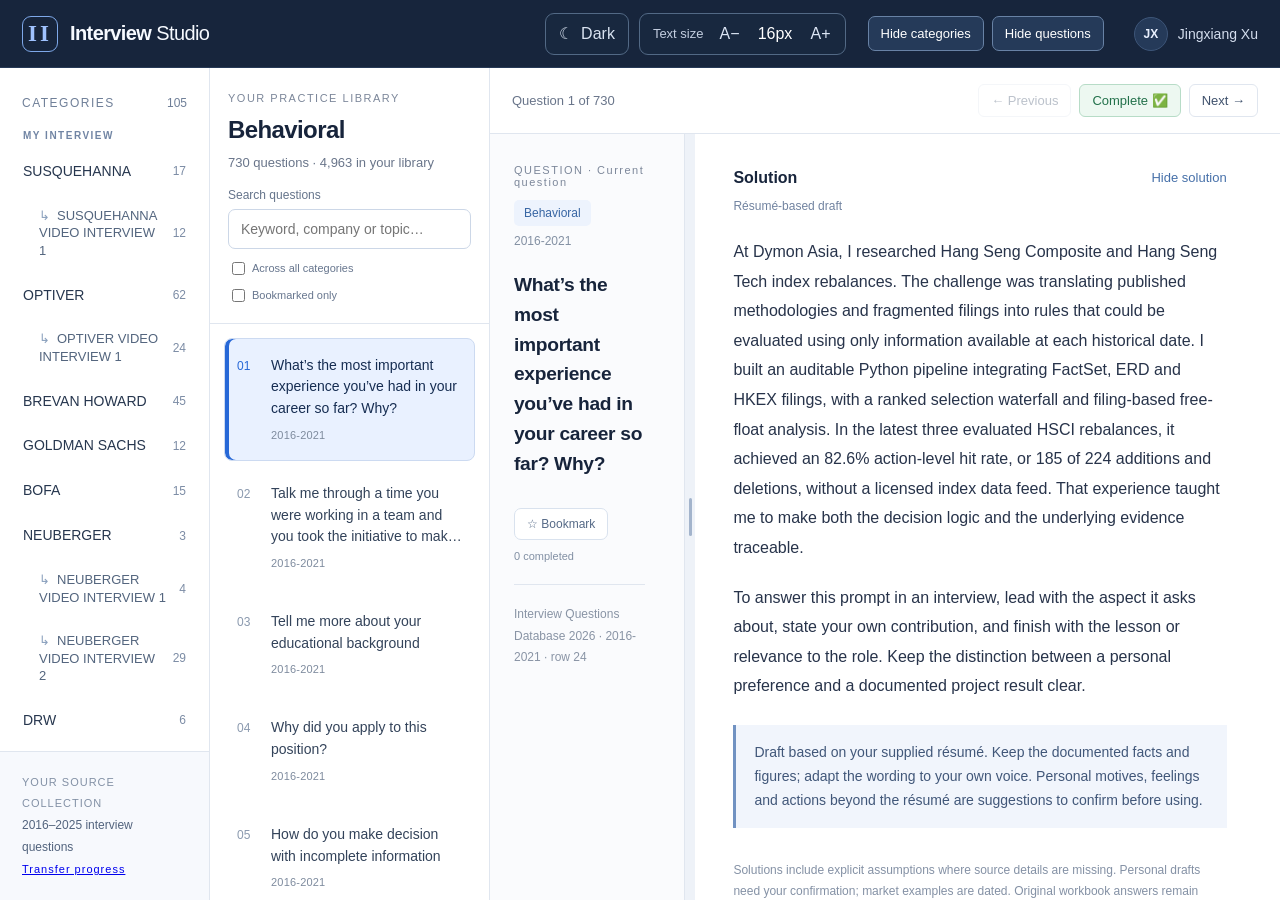
==== index.html @ ea1fe1ec "Publish Interview Studio" ====
<!doctype html>
<html lang="en"><head><meta charset="utf-8"><meta name="viewport" content="width=device-width,initial-scale=1"><meta name="description" content="Jingxiang’s interview question library, with categorized questions and worked solutions."><title>Interview Studio · Jingxiang Xu</title><link rel="icon" type="image/svg+xml" href="data:image/svg+xml,%3Csvg xmlns='http://www.w3.org/2000/svg' viewBox='0 0 32 32'%3E%3Crect width='32' height='32' rx='8' fill='%23182337'/%3E%3Cpath d='M8 8h7v16H8m10-16h6v16h-6' stroke='%23a8c6ff' stroke-width='2' fill='none'/%3E%3C/svg%3E"><script>(()=>{try{const theme=localStorage.getItem('interview-theme-v1')||'light',size=Math.min(24,Math.max(13,Number(localStorage.getItem('interview-font-size-v1'))||16));document.documentElement.dataset.theme=theme;document.documentElement.style.setProperty('--reader-font-size',size+'px')}catch{document.documentElement.dataset.theme='light'}})();</script><link rel="stylesheet" href="style.css?v=20261113b"><script>window.MathJax={tex:{inlineMath:[["\\(","\\)"]],displayMath:[["\\[","\\]"]],packages:["base","ams","newcommand","noundefined","configmacros"]},svg:{fontCache:"local"},startup:{typeset:false},options:{enableMenu:false}};</script><script src="mathjax.js" defer></script><script src="questions.js" defer></script><script src="my-interview.js" defer></script><script src="optiver.js?v=20261113a" defer></script><script src="optiver-vi-1.js?v=20261113a" defer></script><script src="brevan-howard.js?v=20261113a" defer></script><script src="goldman-sachs.js?v=20261113a" defer></script><script src="bofa.js?v=20261113a" defer></script><script src="susquehanna-vi-1.js?v=20261113a" defer></script><script src="neuberger.js?v=20261113a" defer></script><script src="neuberger-vi-1.js?v=20261113a" defer></script><script src="neuberger-vi-2.js?v=20261113a" defer></script><script src="drw.js?v=20261113a" defer></script><script src="squarepoint.js?v=20261113a" defer></script><script src="point72.js?v=20261113a" defer></script><script src="point72-interview-1.js?v=20261113b" defer></script><script src="point72-interview-2.js?v=20261124a" defer></script><script src="jefferies.js?v=20261113a" defer></script><script src="flow-traders.js?v=20261113a" defer></script><script src="invesco.js?v=20261113a" defer></script><script src="invesco-interview-2.js?v=20261113a" defer></script><script src="verition.js?v=20261113a" defer></script><script src="orie5600.js" defer></script><script src="app.js?v=20261124a" defer></script></head>
<body><a class="skip" href="#reader">Skip to question</a><header><div class="brand"><span class="brandmark">II</span><span>Interview<span class="brandlight"> Studio</span></span></div><div class="display-controls" aria-label="Display settings"><button id="themeToggle" class="theme-toggle" aria-pressed="false"><span id="themeIcon" aria-hidden="true">☾</span><span id="themeLabel">Dark</span></button><div class="text-size-control" aria-label="Reader text size"><span class="control-label">Text size</span><button id="fontDecrease" aria-label="Decrease text size">A−</button><output id="fontSize" aria-live="polite">16px</output><button id="fontIncrease" aria-label="Increase text size">A+</button></div></div><div class="panel-controls" aria-label="Navigation panels"><button id="toggleCategories" aria-controls="categoryPanel" aria-expanded="true">Hide categories</button><button id="toggleQuestions" aria-controls="questionPanel" aria-expanded="true">Hide questions</button></div><div class="profile"><span class="avatar">JX</span><span>Jingxiang Xu</span></div></header>
<div class="workspace"><aside id="categoryPanel" class="sidebar" aria-label="Question categories"><div class="sidebar-heading"><span>CATEGORIES</span><span id="categoryCount"></span></div><nav id="categories"></nav><div class="sidebar-foot">YOUR SOURCE COLLECTION<br><strong>2016–2025 interview questions</strong><br><a href="progress.html">Transfer progress</a></div></aside>
<section id="questionPanel" class="question-column" aria-label="Questions in selected category"><div class="list-heading"><p class="eyebrow">YOUR PRACTICE LIBRARY</p><h1 id="categoryTitle"></h1><p id="categorySummary"></p><label class="search-label" for="search">Search questions</label><input id="search" type="search" placeholder="Keyword, company or topic…" autocomplete="off"><div class="search-options"><label><input id="allSearch" type="checkbox"> Across all categories</label><label><input id="savedOnly" type="checkbox"> Bookmarked only</label></div></div><div class="question-list" id="questions"></div></section>
<main id="reader" tabindex="-1"><div class="reader-top"><span id="position"></span><div class="pager"><button id="previous" aria-label="Previous">← Previous</button><button id="reviewed" aria-pressed="false">Complete ✅</button><button id="next" aria-label="Next">Next →</button></div></div><article class="study-layout"><section class="prompt-pane" id="promptPane" aria-label="Current question" tabindex="0"><p class="eyebrow">QUESTION · Current question</p><div class="question-meta"><span id="questionCategory" class="pill"></span><span id="sourceYear"></span></div><h2 id="questionTitle"></h2><div id="questionBody" class="question-body" hidden></div><div id="company"></div><div class="study-actions"><button id="bookmark" aria-pressed="false">☆ Bookmark</button><span id="reviewCount"></span></div><footer class="provenance" id="provenance"></footer></section><div id="studyDivider" role="separator" tabindex="0" aria-label="Resize question and solution panes" aria-controls="promptPane solutionPane" aria-orientation="vertical" aria-valuemin="15" aria-valuemax="75" aria-valuenow="25" title="Drag to resize · Arrow keys to adjust · Double-click to reset"><span></span></div><section class="solution-pane" id="solutionPane" aria-label="Solution" tabindex="0"><div class="answer-heading"><h3 id="solutionHeading">Solution</h3><button id="toggleAnswer" aria-expanded="true" aria-controls="solutionContent">Hide solution</button></div><div id="solutionContent"><p id="answerKind"></p><div id="answer"></div><div id="personalNote" class="note" hidden></div><div id="references"></div></div><details id="original"><summary>Original workbook answer</summary><div id="originalContent"></div></details><p class="study-footnote">Solutions include explicit assumptions where source details are missing. Personal drafts need your confirmation; market examples are dated. Original workbook answers remain available for comparison.</p></section></article></main></div></body></html>
---- style.css ----
:root{font-family:Inter,-apple-system,BlinkMacSystemFont,"Segoe UI",sans-serif;color:#17243b;background:#f6f8fc;font-synthesis:none;--nav:#17253c;--blue:#245dc9;--muted:#69758a;--line:#e0e6ef}*{box-sizing:border-box}body{margin:0}button,a{-webkit-tap-highlight-color:transparent}button{font:inherit;cursor:pointer}button:focus-visible,a:focus-visible,summary:focus-visible{outline:3px solid #4b87ee;outline-offset:3px}.skip{position:absolute;top:-100px;z-index:9;background:white;padding:15px}.skip:focus{top:0}header{height:80px;background:white;border-bottom:1px solid var(--line);display:flex;align-items:center;padding:0 28px;gap:30px}.brand{display:flex;align-items:center;gap:12px;font-size:20px;font-weight:650;letter-spacing:-.6px}.brandmark{background:var(--nav);color:#bdd2ff;letter-spacing:3px;font-family:Georgia,serif;font-size:23px;width:36px;height:36px;display:grid;place-items:center;border-radius:9px}.brandlight{font-weight:400}.edition{font-size:12px;letter-spacing:1.5px;color:#7b8493;border-left:1px solid var(--line);padding-left:28px}.edition span{color:#304c7b;background:#edf3ff;padding:5px 8px;border-radius:5px;letter-spacing:0;margin-left:8px}.profile{margin-left:auto;display:flex;align-items:center;gap:10px;font-size:14px}.avatar{background:#eff3fa;border:1px solid #dce4f0;border-radius:50%;height:34px;width:34px;display:grid;place-items:center;font-size:12px;font-weight:650}.workspace{display:grid;grid-template-columns:244px 350px minmax(0,1fr);height:calc(100dvh - 80px)}.sidebar{background:var(--nav);color:#d6dfed;display:flex;flex-direction:column;min-height:0}.sidebar-heading{display:flex;justify-content:space-between;align-items:center;padding:28px 22px 16px;font-size:12px;letter-spacing:1.5px;color:#94a6c3}#categoryCount{letter-spacing:0;font-size:12px}nav{overflow:auto;padding:0 12px 24px;flex:1;scrollbar-width:thin;scrollbar-color:#54647c transparent}.category{background:none;color:#c4cede;border:0;border-radius:7px;display:flex;justify-content:space-between;align-items:center;text-align:left;gap:10px;width:100%;padding:12px 11px;font-size:14px;line-height:1.35;margin:2px 0}.category:hover{background:#243750}.category.active{background:#314f79;color:#fff;box-shadow:inset 3px 0 #9bbfff}.count{color:#94a8c6;font-size:12px;font-variant-numeric:tabular-nums}.active .count{color:#d7e6ff}.sidebar-foot{padding:20px 22px;border-top:1px solid #2e3c51;font-size:11px;letter-spacing:1px;line-height:1.9;color:#8093b1}.sidebar-foot strong{font-size:12px;letter-spacing:0;font-weight:400;color:#bdc9db}.question-column{background:#f7f9fc;display:flex;flex-direction:column;min-height:0;border-right:1px solid var(--line)}.list-heading{padding:28px 24px 20px;border-bottom:1px solid var(--line)}.eyebrow{color:#7c879a;font-size:11px;letter-spacing:1.5px;margin:0 0 12px}h1{font-size:24px;font-weight:650;letter-spacing:-.6px;line-height:1.2;margin:0 0 10px}#categorySummary{font-size:13px;margin:0;color:var(--muted)}.question-list{overflow-y:auto;flex:1;padding:14px;scrollbar-width:thin}.question-item{display:flex;gap:12px;background:transparent;border:1px solid transparent;width:100%;text-align:left;border-radius:8px;padding:16px 12px;color:#3d4a61;font-size:14px;line-height:1.55;margin-bottom:5px}.question-item:hover{background:#eaf0f8}.question-item.active{background:white;border-color:#cddbf2;box-shadow:0 3px 12px #1b37600a;color:#17345f}.q-number{font-size:12px;font-variant-numeric:tabular-nums;color:#8a99ae;padding-top:2px;min-width:22px}.active .q-number{color:#2b61b4}.q-title{display:-webkit-box;-webkit-line-clamp:3;-webkit-box-orient:vertical;overflow:hidden}.q-sub{display:block;font-size:11px;margin-top:7px;color:#7e8b9e;letter-spacing:.2px}main{background:white;overflow-y:auto;min-width:0}.reader-top{display:flex;justify-content:space-between;align-items:center;gap:10px;min-height:74px;border-bottom:1px solid var(--line);padding:15px 40px;font-size:13px;color:var(--muted)}.pager{display:flex;gap:8px}.pager button{background:white;border:1px solid var(--line);border-radius:6px;padding:8px 12px;color:#40526d;font-size:13px}.pager button:disabled{opacity:.35;cursor:default}article{max-width:930px;margin:auto;padding:42px 46px 60px}.question-meta{display:flex;align-items:center;gap:14px;font-size:12px;color:#8390a3}.pill{font-size:12px;color:#3765a3;background:#edf3fd;padding:6px 10px;border-radius:5px}h2{font-size:clamp(24px,2.1vw,32px);line-height:1.4;font-weight:600;letter-spacing:-.65px;margin:22px 0 18px;white-space:pre-line;overflow-wrap:anywhere}#company{font-size:13px;color:var(--muted);margin-bottom:30px}.answer-heading{display:flex;align-items:center;justify-content:space-between;gap:15px;border-top:1px solid var(--line);padding-top:26px;margin-top:32px}h3{font-size:16px;font-weight:650;margin:0}#toggleAnswer{color:#4670a9;background:none;border:0;font-size:13px;padding:6px 0}#answerKind{font-size:12px;color:#7183a0;margin:6px 0 24px}#answer{font-family:Georgia,"Times New Roman",serif;font-size:18px;line-height:1.8;color:#263750;overflow-wrap:anywhere}#answer p{margin:0 0 19px;white-space:pre-wrap}#answer pre{font:14px/1.7 ui-monospace,SFMono-Regular,Consolas,monospace;overflow:auto;padding:20px;background:#f1f5fa;border:1px solid #dce5f0;border-radius:8px;white-space:pre}#answer a,#references a{color:#245dc9}.note{background:#f1f5fc;border-left:3px solid #7192c2;padding:16px 18px;font-size:14px;line-height:1.7;margin:24px 0;color:#415779}details{border-top:1px solid var(--line);padding:19px 0;margin-top:28px;font-size:13px;color:#6b7c95}summary{cursor:pointer;line-height:1.5}#originalContent{white-space:pre-wrap;font-size:14px;line-height:1.7;margin-top:15px;color:#617086;overflow-wrap:anywhere}#references{font-size:13px;line-height:1.8;overflow-wrap:anywhere}#references a{display:block}.provenance{color:#8994a5;font-size:12px;line-height:1.8;border-top:1px solid var(--line);padding-top:19px;margin-top:22px}button{transition:background .15s} 

.search-label{display:block;font-size:12px;color:#65748b;margin:18px 0 7px}#search{width:100%;border:1px solid #ccd7e7;border-radius:7px;background:white;font-size:14px;padding:11px 12px;color:#17243b}#search:focus{outline:2px solid #80a7e7;outline-offset:1px}.search-options{display:flex;flex-wrap:wrap;gap:8px 14px;font-size:11px;color:#67768e;margin-top:10px}.search-options label{display:flex;align-items:center;gap:4px}.search-options input{accent-color:#315b9b}.study-actions{display:flex;gap:10px;align-items:center;flex-wrap:wrap}.study-actions button{border:1px solid #d9e2ee;background:#fff;border-radius:7px;padding:8px 12px;font-size:12px;color:#566a87}.study-actions button[aria-pressed=true]{background:#edf4ff;border-color:#b9cff0;color:#24539a}#reviewCount{font-size:11px;color:#8290a4;margin-left:auto}#answer h4{font:600 19px/1.5 Inter,-apple-system,BlinkMacSystemFont,'Segoe UI',sans-serif;letter-spacing:-.25px;color:#183c6c;border-top:1px solid #e0e8f3;padding-top:28px;margin:35px 0 18px}#answer a{font-size:15px}.study-footnote{font-size:12px;line-height:1.7;color:#8491a5;margin-top:32px}.empty{font-size:14px;line-height:1.7;color:#748299;padding:20px}.question-column{min-width:0}#answer code{font:inherit}

/* Equation typography and expanded reading */
#answer {font-family: -apple-system,BlinkMacSystemFont,"Segoe UI",sans-serif;font-size:16px;line-height:1.85;color:#27334a;}
#answer p {margin:0 0 1.25em;white-space:pre-wrap;overflow-wrap:break-word;}
mjx-container[jax="SVG"] {max-width:100%;font-size:105%!important;}
mjx-container[jax="SVG"][display="true"] {display:block;overflow-x:auto;overflow-y:hidden;padding:20px 18px;margin:22px 0!important;background:#f5f7fc;border:1px solid #e6ebf4;border-radius:10px;text-align:left!important;box-sizing:border-box;}
mjx-container[jax="SVG"] svg {max-width:none;}
#questionTitle mjx-container {font-size:95%!important;}
#answer pre {font-size:13px;line-height:1.65;white-space:pre;overflow-x:auto;}




/* Independent navigation and side-by-side study panes. */
[hidden]{display:none!important}
body{height:100dvh;overflow:hidden}
header{height:68px;padding:0 22px;gap:22px}
.panel-controls{display:flex;gap:8px;margin-left:auto}
.panel-controls button{padding:9px 12px;border:1px solid #d7e1ef;background:#f7f9fd;color:#35577f;border-radius:7px;font-size:13px;white-space:nowrap}
.panel-controls button[aria-expanded="true"]{background:#eaf1fc;border-color:#b9cdea}
.profile{margin-left:8px}
.workspace{display:flex;height:calc(100dvh - 68px);overflow:hidden}
.sidebar{flex:0 0 210px;min-width:0}
.question-column{flex:0 0 280px;min-width:0}
.list-heading{padding:24px 18px 18px}
#reader{flex:1;min-width:0;min-height:0;overflow:hidden;display:flex;flex-direction:column;container-type:inline-size}
.reader-top{flex:0 0 auto;min-height:66px;padding:12px 22px;flex-wrap:wrap;background:white;z-index:1}
.pager{flex-wrap:wrap}
.pager button{white-space:nowrap}
#reviewed{background:#edf8f1;color:#23714b;border-color:#b7dcc7}
#reviewed[aria-pressed="true"]{background:#23714b;color:white;border-color:#23714b}
.study-layout{display:grid;grid-template-columns:minmax(0,var(--question-share,25fr)) 10px minmax(0,var(--solution-share,75fr));flex:1;min-height:0;max-width:none;width:100%;margin:0;padding:0;overflow:hidden}
.prompt-pane,.solution-pane{min-width:0;min-height:0;overflow-y:auto;overscroll-behavior:contain;scrollbar-gutter:stable;padding:30px 24px 48px}
.prompt-pane{background:#fafbfd;border-right:1px solid var(--line)}
.solution-pane{padding:30px clamp(22px,3vw,56px) 60px}
.question-meta{flex-wrap:wrap;gap:8px}
h2{font-size:clamp(19px,1.5vw,25px);line-height:1.55;letter-spacing:-.3px}
.answer-heading{border:0;padding:0;margin:0 0 8px}
#reviewCount{margin-left:0}
#answer{font-size:16px}
#answer pre{max-width:100%}
@container(max-width:560px){.study-layout{grid-template-columns:minmax(0,1fr);grid-template-rows:minmax(0,var(--question-share,25fr)) 10px minmax(0,var(--solution-share,75fr))}.prompt-pane{border-right:0;border-bottom:1px solid var(--line);padding:18px}.solution-pane{padding:20px}.reader-top{padding:10px 14px;gap:8px}.pager{gap:5px}.pager button{padding:8px}h2{font-size:20px;margin:14px 0}.provenance{margin-top:15px}}
@media(max-width:1100px){.profile{display:none}.sidebar{flex-basis:180px}.question-column{flex-basis:250px}.sidebar-heading{padding:24px 14px 16px}.sidebar-foot{padding:16px 14px}.prompt-pane{padding:24px 18px}.solution-pane{padding:24px}.brand{font-size:18px}}
@media(max-width:600px){header{padding:0 10px;gap:10px}.brandlight,.brandmark{display:none}.brand{font-size:15px}.panel-controls{gap:5px}.panel-controls button{padding:9px 7px;font-size:12px}.sidebar,.question-column{position:absolute;top:68px;bottom:0;z-index:3;box-shadow:8px 0 28px #17253c30;width:260px}.question-column{z-index:2;left:0;width:290px}.sidebar{left:0}.study-layout{grid-template-columns:minmax(0,var(--question-share,25fr)) 10px minmax(0,var(--solution-share,75fr));grid-template-rows:minmax(0,1fr)}.prompt-pane,.solution-pane{padding:18px 12px}h2{font-size:17px}#answer{font-size:14px}.reader-top{padding:10px 12px}.pager button{font-size:12px;padding:8px}.question-meta{font-size:11px}.pill{padding:5px;font-size:11px}mjx-container[jax="SVG"][display="true"]{padding:12px 8px}}
@media(prefers-reduced-motion:reduce){*{transition:none!important;scroll-behavior:auto!important}}

#studyDivider{display:flex;align-items:center;justify-content:center;cursor:col-resize;touch-action:none;background:#eef2f8;min-height:0;min-width:0;outline-offset:-2px;z-index:1}
#studyDivider span{width:3px;height:38px;border-radius:4px;background:#a3b4cc;pointer-events:none}
#studyDivider:hover,#studyDivider:focus-visible,.resizing-study #studyDivider{background:#dce9ff;outline:2px solid #80a7e7}
.resizing-study,.resizing-study *{user-select:none!important}
@container(max-width:560px){#studyDivider{cursor:row-resize}#studyDivider span{width:38px;height:3px}}
@media(max-width:600px){#studyDivider{cursor:col-resize}#studyDivider span{width:3px;height:38px}}

/* Display controls and Quant Room inspired navigation. */
:root{--reader-font-size:16px;--surface:#fff;--surface-soft:#f7f9fd;--surface-active:#e9f1ff;--ink:#17243b;--ink-soft:#687994;--accent:#2768d7;--topbar:#17253c}
header{background:var(--topbar);color:#f7faff;border-color:#273a57}
.brand{flex:0 0 auto}.brandmark{background:transparent;border:1px solid #7ea8e9;color:#9fc2ff}.profile{color:#d3dded}.avatar{background:#253a59;border-color:#3d5578;color:#eaf1ff}
.display-controls{display:flex;align-items:center;gap:10px;margin-left:auto}.theme-toggle,.text-size-control{height:42px;border:1px solid #526985;border-radius:9px;background:#18283f;color:#d9e3f1}.theme-toggle{display:flex;align-items:center;gap:8px;padding:0 13px}.theme-toggle:hover,.text-size-control button:hover:not(:disabled){background:#243955}.text-size-control{display:flex;align-items:center;gap:10px;padding:0 8px 0 13px}.control-label{white-space:nowrap;color:#c3cee0;font-size:13px}.text-size-control button{border:0;background:transparent;color:#dce6f5;padding:7px 6px;border-radius:5px}.text-size-control button:disabled{color:#667792;cursor:default}.text-size-control output{min-width:39px;text-align:center;font-variant-numeric:tabular-nums;color:#fff}
.panel-controls{margin-left:0}.panel-controls button{background:#18283f;color:#dbe6f6;border-color:#526985}.panel-controls button[aria-expanded="true"]{background:#253a59;color:#fff;border-color:#6882a5}.panel-controls button:hover{background:#2d4566}
.sidebar{background:var(--surface);color:var(--ink);border-right:1px solid var(--line)}.sidebar-heading{color:#6f7f98}.category{color:#26364e;position:relative}.category:hover{background:#f0f4fa;color:#172b4b}.category.active,.category:first-of-type.active{background:var(--surface-active);color:#162d52;box-shadow:inset 4px 0 var(--accent)}.category:first-of-type{background:transparent;color:#26364e}.category:first-of-type:hover{background:#f0f4fa}.count,.active .count{color:#7c8ca5}.nav-section{color:#3972cd}.sidebar-foot{background:var(--surface-soft);border-color:var(--line);color:#8290a5}.sidebar-foot strong{color:#52637d}
.question-column{background:var(--surface);border-color:var(--line)}.list-heading{background:var(--surface);border-color:var(--line)}.question-list{background:var(--surface)}.question-item{color:#33435a;position:relative}.question-item:hover{background:#f0f4fa}.question-item.active{background:var(--surface-active);border-color:#ccdaf1;box-shadow:inset 4px 0 var(--accent);color:#162d52}.active .q-number{color:var(--accent)}
#answer,.question-body{font-size:var(--reader-font-size)}#answer pre,.question-body pre{font-size:clamp(12px,calc(var(--reader-font-size) - 2px),22px)}

:root[data-theme="dark"]{color-scheme:dark;--surface:#111c2d;--surface-soft:#162238;--surface-active:#203b62;--ink:#edf3fc;--ink-soft:#aebbd0;--line:#2c3c55;--accent:#79a9ff;--topbar:#0d1727;color:#edf3fc;background:#0d1625}
:root[data-theme="dark"] body,:root[data-theme="dark"] main{background:#0d1625;color:#edf3fc}
:root[data-theme="dark"] header{background:#0d1727;border-color:#263750}
:root[data-theme="dark"] .sidebar,:root[data-theme="dark"] .question-column,:root[data-theme="dark"] .list-heading,:root[data-theme="dark"] .question-list{background:var(--surface);border-color:var(--line)}
:root[data-theme="dark"] .category,:root[data-theme="dark"] .category:first-of-type{color:#d3ddec;background:transparent}
:root[data-theme="dark"] .category:hover,:root[data-theme="dark"] .category:first-of-type:hover{background:#1a2b44;color:#fff}
:root[data-theme="dark"] .category.active,:root[data-theme="dark"] .category:first-of-type.active{background:var(--surface-active);color:#fff;box-shadow:inset 4px 0 var(--accent)}
:root[data-theme="dark"] .count,:root[data-theme="dark"] .active .count{color:#9fb0c9}
:root[data-theme="dark"] .sidebar-foot{background:#0f1929;border-color:var(--line);color:#8798b2}:root[data-theme="dark"] .sidebar-foot strong{color:#b7c4d7}
:root[data-theme="dark"] .question-item{color:#cbd6e7}:root[data-theme="dark"] .question-item:hover{background:#192a43}:root[data-theme="dark"] .question-item.active{background:var(--surface-active);border-color:#35547d;color:#fff}
:root[data-theme="dark"] .reader-top,:root[data-theme="dark"] .prompt-pane,:root[data-theme="dark"] .solution-pane{background:#0f1929;color:#edf3fc;border-color:var(--line)}
:root[data-theme="dark"] .reader-top{background:#111c2d}:root[data-theme="dark"] h1,:root[data-theme="dark"] h2,:root[data-theme="dark"] h3{color:#f3f7fd}
:root[data-theme="dark"] #categorySummary,:root[data-theme="dark"] #company,:root[data-theme="dark"] .question-meta,:root[data-theme="dark"] .eyebrow,:root[data-theme="dark"] .q-sub,:root[data-theme="dark"] #answerKind,:root[data-theme="dark"] .provenance,:root[data-theme="dark"] .study-footnote{color:#98a9c1}
:root[data-theme="dark"] #search{background:#0d1727;border-color:#3a4c67;color:#edf3fc}:root[data-theme="dark"] #search::placeholder{color:#7f90a9}
:root[data-theme="dark"] .pager button,:root[data-theme="dark"] .study-actions button{background:#16243a;border-color:#3b4e6b;color:#dce7f7}:root[data-theme="dark"] .pager button:hover,:root[data-theme="dark"] .study-actions button:hover{background:#203450}
:root[data-theme="dark"] #reviewed{background:#173529;color:#9fe0bd;border-color:#286447}:root[data-theme="dark"] #reviewed[aria-pressed="true"]{background:#24734d;color:#fff}
:root[data-theme="dark"] .pill{background:#203a60;color:#b8d2ff}:root[data-theme="dark"] .question-body,:root[data-theme="dark"] #answer{color:#dbe5f3}
:root[data-theme="dark"] #answer h4,:root[data-theme="dark"] .question-body h4{color:#92b9fb;border-color:#2e405c}
:root[data-theme="dark"] .question-body code,:root[data-theme="dark"] #answer p code,:root[data-theme="dark"] #answer li code{background:#1b2a40;border-color:#334660;color:#cce0ff}
:root[data-theme="dark"] #answer pre,:root[data-theme="dark"] .question-body pre{background:#101b2b;border-color:#30425c;color:#e1ebf8}
:root[data-theme="dark"] mjx-container[jax="SVG"][display="true"]{background:#17243a;border-color:#2f4059}
:root[data-theme="dark"] #studyDivider{background:#1d2a3d}:root[data-theme="dark"] #studyDivider span{background:#6f86a7}:root[data-theme="dark"] #studyDivider:hover,:root[data-theme="dark"] #studyDivider:focus-visible{background:#263d5e}
:root[data-theme="dark"] details{border-color:var(--line);color:#aab9ce}:root[data-theme="dark"] .note{background:#192a42;color:#c7d5e8;border-color:#7099d5}

@media(max-width:900px){.control-label{display:none}.text-size-control{padding-left:7px;gap:5px}.display-controls{gap:6px}.theme-toggle{padding:0 10px}}
@media(max-width:600px){header{overflow-x:auto}.theme-toggle{width:38px;justify-content:center;padding:0}.theme-toggle #themeLabel{display:none}.text-size-control{height:38px}.display-controls{margin-left:auto}.panel-controls button{font-size:11px;padding:8px 6px}}
.nav-section{padding:18px 11px 7px;color:#7185a4;font-size:10px;letter-spacing:1.5px;font-weight:700}.nav-section:first-child{padding-top:4px}.category:first-of-type{color:#dceaff;background:#213753}.category:first-of-type.active{background:#315f91}.problem-diagram{display:block;width:min(100%,520px);height:auto;margin:26px auto 8px;color:#1f304a}.problem-diagram text{font:22px Georgia,serif;fill:#273750}.grid-box,.grid-line{fill:none;stroke:#66758a;stroke-width:2}.shade{fill:#aeb7c3;stroke:#66758a;stroke-width:2}.diagram-label{font:20px Inter,sans-serif!important}.mobile-line{fill:none;stroke:#66758a;stroke-width:3}.mobile-shape>*{stroke:#607086;stroke-width:2}.orange{fill:#f2b15e}.pink{fill:#efc3ca}.purple{fill:#8d84df}.green{fill:#79ce91}.gray{fill:#a7adb5}.red{fill:#ef6262}.yellow{fill:#f2d83d}
.question-image{display:block;width:100%;max-width:760px;max-height:520px;object-fit:contain;margin:24px auto;border:1px solid #d8e0ea;border-radius:14px;background:#fff}
.question-body{font-size:15px;line-height:1.72;color:#33435a;margin:0 0 24px}
.question-body p{margin:0 0 16px;white-space:pre-wrap;overflow-wrap:break-word}
.question-body h4{font-size:13px;line-height:1.4;text-transform:uppercase;letter-spacing:1px;color:#567099;margin:24px 0 12px}
.question-body ul,.question-body ol,#answer ul,#answer ol{margin:0 0 20px;padding-left:24px}
.question-body li,#answer li{margin:7px 0;padding-left:3px}
.question-body code,#answer p code,#answer li code{font:0.9em/1.4 ui-monospace,SFMono-Regular,Consolas,monospace;background:#eef2f7;border:1px solid #dfe6ef;border-radius:4px;padding:1px 5px;color:#243e64}
.question-body pre{font:13px/1.65 ui-monospace,SFMono-Regular,Consolas,monospace;overflow:auto;padding:18px;background:#f1f5fa;border:1px solid #dce5f0;border-radius:8px;white-space:pre}
.question-body mjx-container[jax="SVG"][display="true"]{margin:16px 0!important;padding:15px 12px}

/* Keep the display controls authoritative over legacy reader/navigation rules. */
.sidebar .category:first-of-type{background:transparent;color:#26364e}
.sidebar .category:first-of-type:hover{background:#f0f4fa;color:#172b4b}
.sidebar .category:first-of-type.active{background:var(--surface-active);color:#162d52;box-shadow:inset 4px 0 var(--accent)}
.sidebar .category.sub-category{padding-left:27px;font-size:13px;color:#53657e}
.sidebar .category.sub-category>span:first-child::before{content:'↳';margin-right:7px;color:#8aa0bd}
.sidebar .category.sub-category.active{color:#162d52}
#answer,.question-body{font-size:var(--reader-font-size)}
#answer pre,.question-body pre{font-size:clamp(12px,calc(var(--reader-font-size) - 2px),22px)}
:root[data-theme="dark"] .sidebar .category:first-of-type{background:transparent;color:#d3ddec}
:root[data-theme="dark"] .sidebar .category:first-of-type:hover{background:#1a2b44;color:#fff}
:root[data-theme="dark"] .sidebar .category:first-of-type.active{background:var(--surface-active);color:#fff;box-shadow:inset 4px 0 var(--accent)}
:root[data-theme="dark"] .sidebar .category.sub-category{color:#aebbd0}
:root[data-theme="dark"] .sidebar .category.sub-category.active{color:#fff}
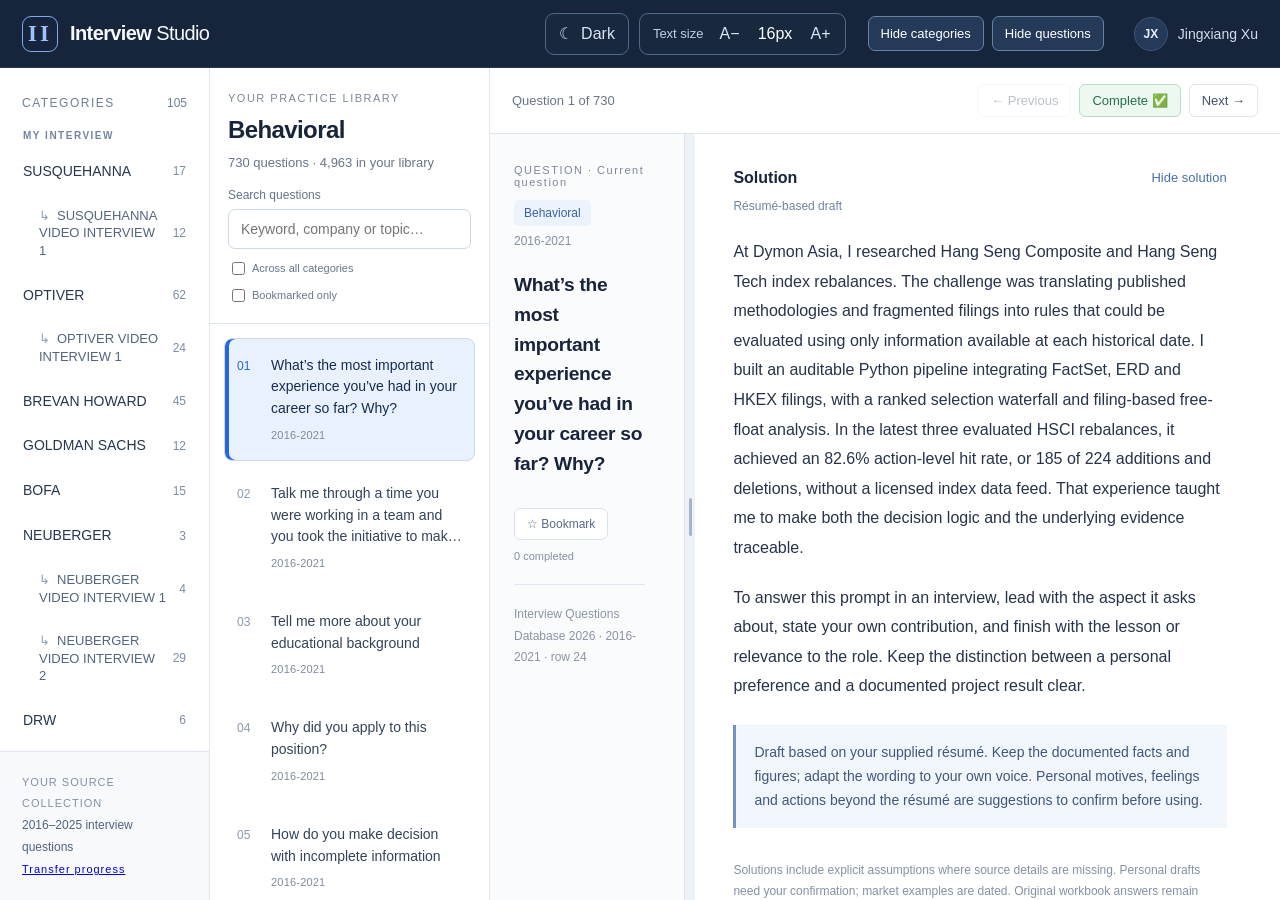
==== commit b1392d95: "Publish Interview Studio" ====
--- a/index.html
+++ b/index.html
@@ -1,6 +1,7 @@
 <!doctype html>
-<html lang="en"><head><meta charset="utf-8"><meta name="viewport" content="width=device-width,initial-scale=1"><meta name="description" content="Jingxiang’s interview question library, with categorized questions and worked solutions."><title>Interview Studio · Jingxiang Xu</title><link rel="icon" type="image/svg+xml" href="data:image/svg+xml,%3Csvg xmlns='http://www.w3.org/2000/svg' viewBox='0 0 32 32'%3E%3Crect width='32' height='32' rx='8' fill='%23182337'/%3E%3Cpath d='M8 8h7v16H8m10-16h6v16h-6' stroke='%23a8c6ff' stroke-width='2' fill='none'/%3E%3C/svg%3E"><script>(()=>{try{const theme=localStorage.getItem('interview-theme-v1')||'light',size=Math.min(24,Math.max(13,Number(localStorage.getItem('interview-font-size-v1'))||16));document.documentElement.dataset.theme=theme;document.documentElement.style.setProperty('--reader-font-size',size+'px')}catch{document.documentElement.dataset.theme='light'}})();</script><link rel="stylesheet" href="style.css?v=20261113b"><script>window.MathJax={tex:{inlineMath:[["\\(","\\)"]],displayMath:[["\\[","\\]"]],packages:["base","ams","newcommand","noundefined","configmacros"]},svg:{fontCache:"local"},startup:{typeset:false},options:{enableMenu:false}};</script><script src="mathjax.js" defer></script><script src="questions.js" defer></script><script src="my-interview.js" defer></script><script src="optiver.js?v=20261113a" defer></script><script src="optiver-vi-1.js?v=20261113a" defer></script><script src="brevan-howard.js?v=20261113a" defer></script><script src="goldman-sachs.js?v=20261113a" defer></script><script src="bofa.js?v=20261113a" defer></script><script src="susquehanna-vi-1.js?v=20261113a" defer></script><script src="neuberger.js?v=20261113a" defer></script><script src="neuberger-vi-1.js?v=20261113a" defer></script><script src="neuberger-vi-2.js?v=20261113a" defer></script><script src="drw.js?v=20261113a" defer></script><script src="squarepoint.js?v=20261113a" defer></script><script src="point72.js?v=20261113a" defer></script><script src="point72-interview-1.js?v=20261113b" defer></script><script src="point72-interview-2.js?v=20261124a" defer></script><script src="jefferies.js?v=20261113a" defer></script><script src="flow-traders.js?v=20261113a" defer></script><script src="invesco.js?v=20261113a" defer></script><script src="invesco-interview-2.js?v=20261113a" defer></script><script src="verition.js?v=20261113a" defer></script><script src="orie5600.js" defer></script><script src="app.js?v=20261124a" defer></script></head>
+<html lang="en"><head><meta charset="utf-8"><meta name="viewport" content="width=device-width,initial-scale=1"><meta name="description" content="Jingxiang’s interview question library, with categorized questions and worked solutions."><title>Interview Studio · Jingxiang Xu</title><link rel="icon" type="image/svg+xml" href="data:image/svg+xml,%3Csvg xmlns='http://www.w3.org/2000/svg' viewBox='0 0 32 32'%3E%3Crect width='32' height='32' rx='8' fill='%23182337'/%3E%3Cpath d='M8 8h7v16H8m10-16h6v16h-6' stroke='%23a8c6ff' stroke-width='2' fill='none'/%3E%3C/svg%3E"><script>(()=>{try{const theme=localStorage.getItem('interview-theme-v1')||'light',size=Math.min(24,Math.max(13,Number(localStorage.getItem('interview-font-size-v1'))||16));document.documentElement.dataset.theme=theme;document.documentElement.style.setProperty('--reader-font-size',size+'px')}catch{document.documentElement.dataset.theme='light'}})();</script><link rel="stylesheet" href="style.css?v=20261113b"><script>window.MathJax={tex:{inlineMath:[["\\(","\\)"]],displayMath:[["\\[","\\]"]],packages:["base","ams","newcommand","noundefined","configmacros"]},svg:{fontCache:"local"},startup:{typeset:false},options:{enableMenu:false}};</script><link rel="preload" href="questions.js?v=20261125b" as="script"><style>#libraryStartup{margin:0;padding:.75rem 1rem;background:var(--surface-soft);color:var(--ink);border-bottom:1px solid var(--line)}#libraryStartup a{color:var(--accent)}</style><script src="my-interview.js" defer></script><script src="optiver.js?v=20261113a" defer></script><script src="optiver-vi-1.js?v=20261113a" defer></script><script src="brevan-howard.js?v=20261113a" defer></script><script src="goldman-sachs.js?v=20261113a" defer></script><script src="bofa.js?v=20261113a" defer></script><script src="susquehanna-vi-1.js?v=20261113a" defer></script><script src="neuberger.js?v=20261113a" defer></script><script src="neuberger-vi-1.js?v=20261113a" defer></script><script src="neuberger-vi-2.js?v=20261113a" defer></script><script src="drw.js?v=20261113a" defer></script><script src="squarepoint.js?v=20261113a" defer></script><script src="point72.js?v=20261113a" defer></script><script src="point72-interview-1.js?v=20261113b" defer></script><script src="point72-interview-2.js?v=20261124a" defer></script><script src="jefferies.js?v=20261113a" defer></script><script src="flow-traders.js?v=20261113a" defer></script><script src="invesco.js?v=20261113a" defer></script><script src="invesco-interview-2.js?v=20261113a" defer></script><script src="verition.js?v=20261113a" defer></script><script src="orie5600.js" defer></script><script src="library-startup.js?v=20261125b" defer></script></head>
 <body><a class="skip" href="#reader">Skip to question</a><header><div class="brand"><span class="brandmark">II</span><span>Interview<span class="brandlight"> Studio</span></span></div><div class="display-controls" aria-label="Display settings"><button id="themeToggle" class="theme-toggle" aria-pressed="false"><span id="themeIcon" aria-hidden="true">☾</span><span id="themeLabel">Dark</span></button><div class="text-size-control" aria-label="Reader text size"><span class="control-label">Text size</span><button id="fontDecrease" aria-label="Decrease text size">A−</button><output id="fontSize" aria-live="polite">16px</output><button id="fontIncrease" aria-label="Increase text size">A+</button></div></div><div class="panel-controls" aria-label="Navigation panels"><button id="toggleCategories" aria-controls="categoryPanel" aria-expanded="true">Hide categories</button><button id="toggleQuestions" aria-controls="questionPanel" aria-expanded="true">Hide questions</button></div><div class="profile"><span class="avatar">JX</span><span>Jingxiang Xu</span></div></header>
+<div id="libraryStartup" role="status"><span id="libraryStartupMessage">Loading the question library…</span> <a id="libraryRetry" href="" hidden>Reload library</a><noscript> Enable JavaScript to open the question library.</noscript></div>
 <div class="workspace"><aside id="categoryPanel" class="sidebar" aria-label="Question categories"><div class="sidebar-heading"><span>CATEGORIES</span><span id="categoryCount"></span></div><nav id="categories"></nav><div class="sidebar-foot">YOUR SOURCE COLLECTION<br><strong>2016–2025 interview questions</strong><br><a href="progress.html">Transfer progress</a></div></aside>
 <section id="questionPanel" class="question-column" aria-label="Questions in selected category"><div class="list-heading"><p class="eyebrow">YOUR PRACTICE LIBRARY</p><h1 id="categoryTitle"></h1><p id="categorySummary"></p><label class="search-label" for="search">Search questions</label><input id="search" type="search" placeholder="Keyword, company or topic…" autocomplete="off"><div class="search-options"><label><input id="allSearch" type="checkbox"> Across all categories</label><label><input id="savedOnly" type="checkbox"> Bookmarked only</label></div></div><div class="question-list" id="questions"></div></section>
 <main id="reader" tabindex="-1"><div class="reader-top"><span id="position"></span><div class="pager"><button id="previous" aria-label="Previous">← Previous</button><button id="reviewed" aria-pressed="false">Complete ✅</button><button id="next" aria-label="Next">Next →</button></div></div><article class="study-layout"><section class="prompt-pane" id="promptPane" aria-label="Current question" tabindex="0"><p class="eyebrow">QUESTION · Current question</p><div class="question-meta"><span id="questionCategory" class="pill"></span><span id="sourceYear"></span></div><h2 id="questionTitle"></h2><div id="questionBody" class="question-body" hidden></div><div id="company"></div><div class="study-actions"><button id="bookmark" aria-pressed="false">☆ Bookmark</button><span id="reviewCount"></span></div><footer class="provenance" id="provenance"></footer></section><div id="studyDivider" role="separator" tabindex="0" aria-label="Resize question and solution panes" aria-controls="promptPane solutionPane" aria-orientation="vertical" aria-valuemin="15" aria-valuemax="75" aria-valuenow="25" title="Drag to resize · Arrow keys to adjust · Double-click to reset"><span></span></div><section class="solution-pane" id="solutionPane" aria-label="Solution" tabindex="0"><div class="answer-heading"><h3 id="solutionHeading">Solution</h3><button id="toggleAnswer" aria-expanded="true" aria-controls="solutionContent">Hide solution</button></div><div id="solutionContent"><p id="answerKind"></p><div id="answer"></div><div id="personalNote" class="note" hidden></div><div id="references"></div></div><details id="original"><summary>Original workbook answer</summary><div id="originalContent"></div></details><p class="study-footnote">Solutions include explicit assumptions where source details are missing. Personal drafts need your confirmation; market examples are dated. Original workbook answers remain available for comparison.</p></section></article></main></div></body></html>
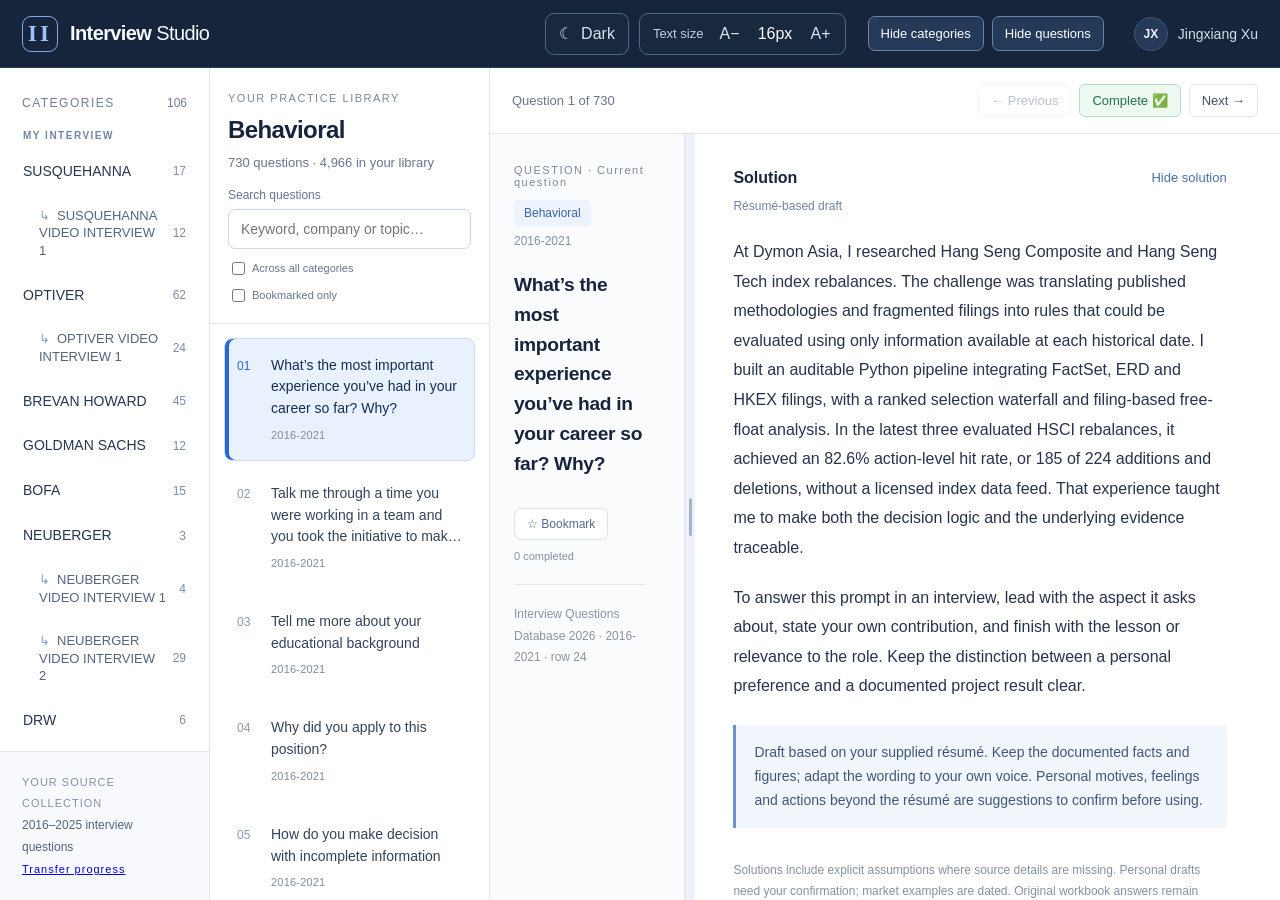
==== commit b32246db: "Publish Interview Studio" ====
--- a/index.html
+++ b/index.html
@@ -1,5 +1,5 @@
 <!doctype html>
-<html lang="en"><head><meta charset="utf-8"><meta name="viewport" content="width=device-width,initial-scale=1"><meta name="description" content="Jingxiang’s interview question library, with categorized questions and worked solutions."><title>Interview Studio · Jingxiang Xu</title><link rel="icon" type="image/svg+xml" href="data:image/svg+xml,%3Csvg xmlns='http://www.w3.org/2000/svg' viewBox='0 0 32 32'%3E%3Crect width='32' height='32' rx='8' fill='%23182337'/%3E%3Cpath d='M8 8h7v16H8m10-16h6v16h-6' stroke='%23a8c6ff' stroke-width='2' fill='none'/%3E%3C/svg%3E"><script>(()=>{try{const theme=localStorage.getItem('interview-theme-v1')||'light',size=Math.min(24,Math.max(13,Number(localStorage.getItem('interview-font-size-v1'))||16));document.documentElement.dataset.theme=theme;document.documentElement.style.setProperty('--reader-font-size',size+'px')}catch{document.documentElement.dataset.theme='light'}})();</script><link rel="stylesheet" href="style.css?v=20261113b"><script>window.MathJax={tex:{inlineMath:[["\\(","\\)"]],displayMath:[["\\[","\\]"]],packages:["base","ams","newcommand","noundefined","configmacros"]},svg:{fontCache:"local"},startup:{typeset:false},options:{enableMenu:false}};</script><link rel="preload" href="questions.js?v=20261125b" as="script"><style>#libraryStartup{margin:0;padding:.75rem 1rem;background:var(--surface-soft);color:var(--ink);border-bottom:1px solid var(--line)}#libraryStartup a{color:var(--accent)}</style><script src="my-interview.js" defer></script><script src="optiver.js?v=20261113a" defer></script><script src="optiver-vi-1.js?v=20261113a" defer></script><script src="brevan-howard.js?v=20261113a" defer></script><script src="goldman-sachs.js?v=20261113a" defer></script><script src="bofa.js?v=20261113a" defer></script><script src="susquehanna-vi-1.js?v=20261113a" defer></script><script src="neuberger.js?v=20261113a" defer></script><script src="neuberger-vi-1.js?v=20261113a" defer></script><script src="neuberger-vi-2.js?v=20261113a" defer></script><script src="drw.js?v=20261113a" defer></script><script src="squarepoint.js?v=20261113a" defer></script><script src="point72.js?v=20261113a" defer></script><script src="point72-interview-1.js?v=20261113b" defer></script><script src="point72-interview-2.js?v=20261124a" defer></script><script src="jefferies.js?v=20261113a" defer></script><script src="flow-traders.js?v=20261113a" defer></script><script src="invesco.js?v=20261113a" defer></script><script src="invesco-interview-2.js?v=20261113a" defer></script><script src="verition.js?v=20261113a" defer></script><script src="orie5600.js" defer></script><script src="library-startup.js?v=20261125b" defer></script></head>
+<html lang="en"><head><meta charset="utf-8"><meta name="viewport" content="width=device-width,initial-scale=1"><meta name="description" content="Jingxiang’s interview question library, with categorized questions and worked solutions."><title>Interview Studio · Jingxiang Xu</title><link rel="icon" type="image/svg+xml" href="data:image/svg+xml,%3Csvg xmlns='http://www.w3.org/2000/svg' viewBox='0 0 32 32'%3E%3Crect width='32' height='32' rx='8' fill='%23182337'/%3E%3Cpath d='M8 8h7v16H8m10-16h6v16h-6' stroke='%23a8c6ff' stroke-width='2' fill='none'/%3E%3C/svg%3E"><script>(()=>{try{const theme=localStorage.getItem('interview-theme-v1')||'light',size=Math.min(24,Math.max(13,Number(localStorage.getItem('interview-font-size-v1'))||16));document.documentElement.dataset.theme=theme;document.documentElement.style.setProperty('--reader-font-size',size+'px')}catch{document.documentElement.dataset.theme='light'}})();</script><link rel="stylesheet" href="style.css?v=20261113b"><script>window.MathJax={tex:{inlineMath:[["\\(","\\)"]],displayMath:[["\\[","\\]"]],packages:["base","ams","newcommand","noundefined","configmacros"]},svg:{fontCache:"local"},startup:{typeset:false},options:{enableMenu:false}};</script><link rel="preload" href="questions.js?v=20261126a" as="script"><style>#libraryStartup{margin:0;padding:.75rem 1rem;background:var(--surface-soft);color:var(--ink);border-bottom:1px solid var(--line)}#libraryStartup a{color:var(--accent)}</style><script src="my-interview.js" defer></script><script src="optiver.js?v=20261113a" defer></script><script src="optiver-vi-1.js?v=20261113a" defer></script><script src="brevan-howard.js?v=20261113a" defer></script><script src="goldman-sachs.js?v=20261113a" defer></script><script src="bofa.js?v=20261113a" defer></script><script src="susquehanna-vi-1.js?v=20261113a" defer></script><script src="neuberger.js?v=20261113a" defer></script><script src="neuberger-vi-1.js?v=20261113a" defer></script><script src="neuberger-vi-2.js?v=20261113a" defer></script><script src="drw.js?v=20261113a" defer></script><script src="squarepoint.js?v=20261113a" defer></script><script src="point72.js?v=20261113a" defer></script><script src="point72-interview-1.js?v=20261113b" defer></script><script src="point72-interview-2.js?v=20261124a" defer></script><script src="jefferies.js?v=20261113a" defer></script><script src="flow-traders.js?v=20261113a" defer></script><script src="invesco.js?v=20261113a" defer></script><script src="invesco-interview-2.js?v=20261113a" defer></script><script src="verition.js?v=20261113a" defer></script><script src="orie5600.js" defer></script><script src="akuna.js?v=20261126a" defer></script><script src="library-startup.js?v=20261126a" defer></script></head>
 <body><a class="skip" href="#reader">Skip to question</a><header><div class="brand"><span class="brandmark">II</span><span>Interview<span class="brandlight"> Studio</span></span></div><div class="display-controls" aria-label="Display settings"><button id="themeToggle" class="theme-toggle" aria-pressed="false"><span id="themeIcon" aria-hidden="true">☾</span><span id="themeLabel">Dark</span></button><div class="text-size-control" aria-label="Reader text size"><span class="control-label">Text size</span><button id="fontDecrease" aria-label="Decrease text size">A−</button><output id="fontSize" aria-live="polite">16px</output><button id="fontIncrease" aria-label="Increase text size">A+</button></div></div><div class="panel-controls" aria-label="Navigation panels"><button id="toggleCategories" aria-controls="categoryPanel" aria-expanded="true">Hide categories</button><button id="toggleQuestions" aria-controls="questionPanel" aria-expanded="true">Hide questions</button></div><div class="profile"><span class="avatar">JX</span><span>Jingxiang Xu</span></div></header>
 <div id="libraryStartup" role="status"><span id="libraryStartupMessage">Loading the question library…</span> <a id="libraryRetry" href="" hidden>Reload library</a><noscript> Enable JavaScript to open the question library.</noscript></div>
 <div class="workspace"><aside id="categoryPanel" class="sidebar" aria-label="Question categories"><div class="sidebar-heading"><span>CATEGORIES</span><span id="categoryCount"></span></div><nav id="categories"></nav><div class="sidebar-foot">YOUR SOURCE COLLECTION<br><strong>2016–2025 interview questions</strong><br><a href="progress.html">Transfer progress</a></div></aside>
